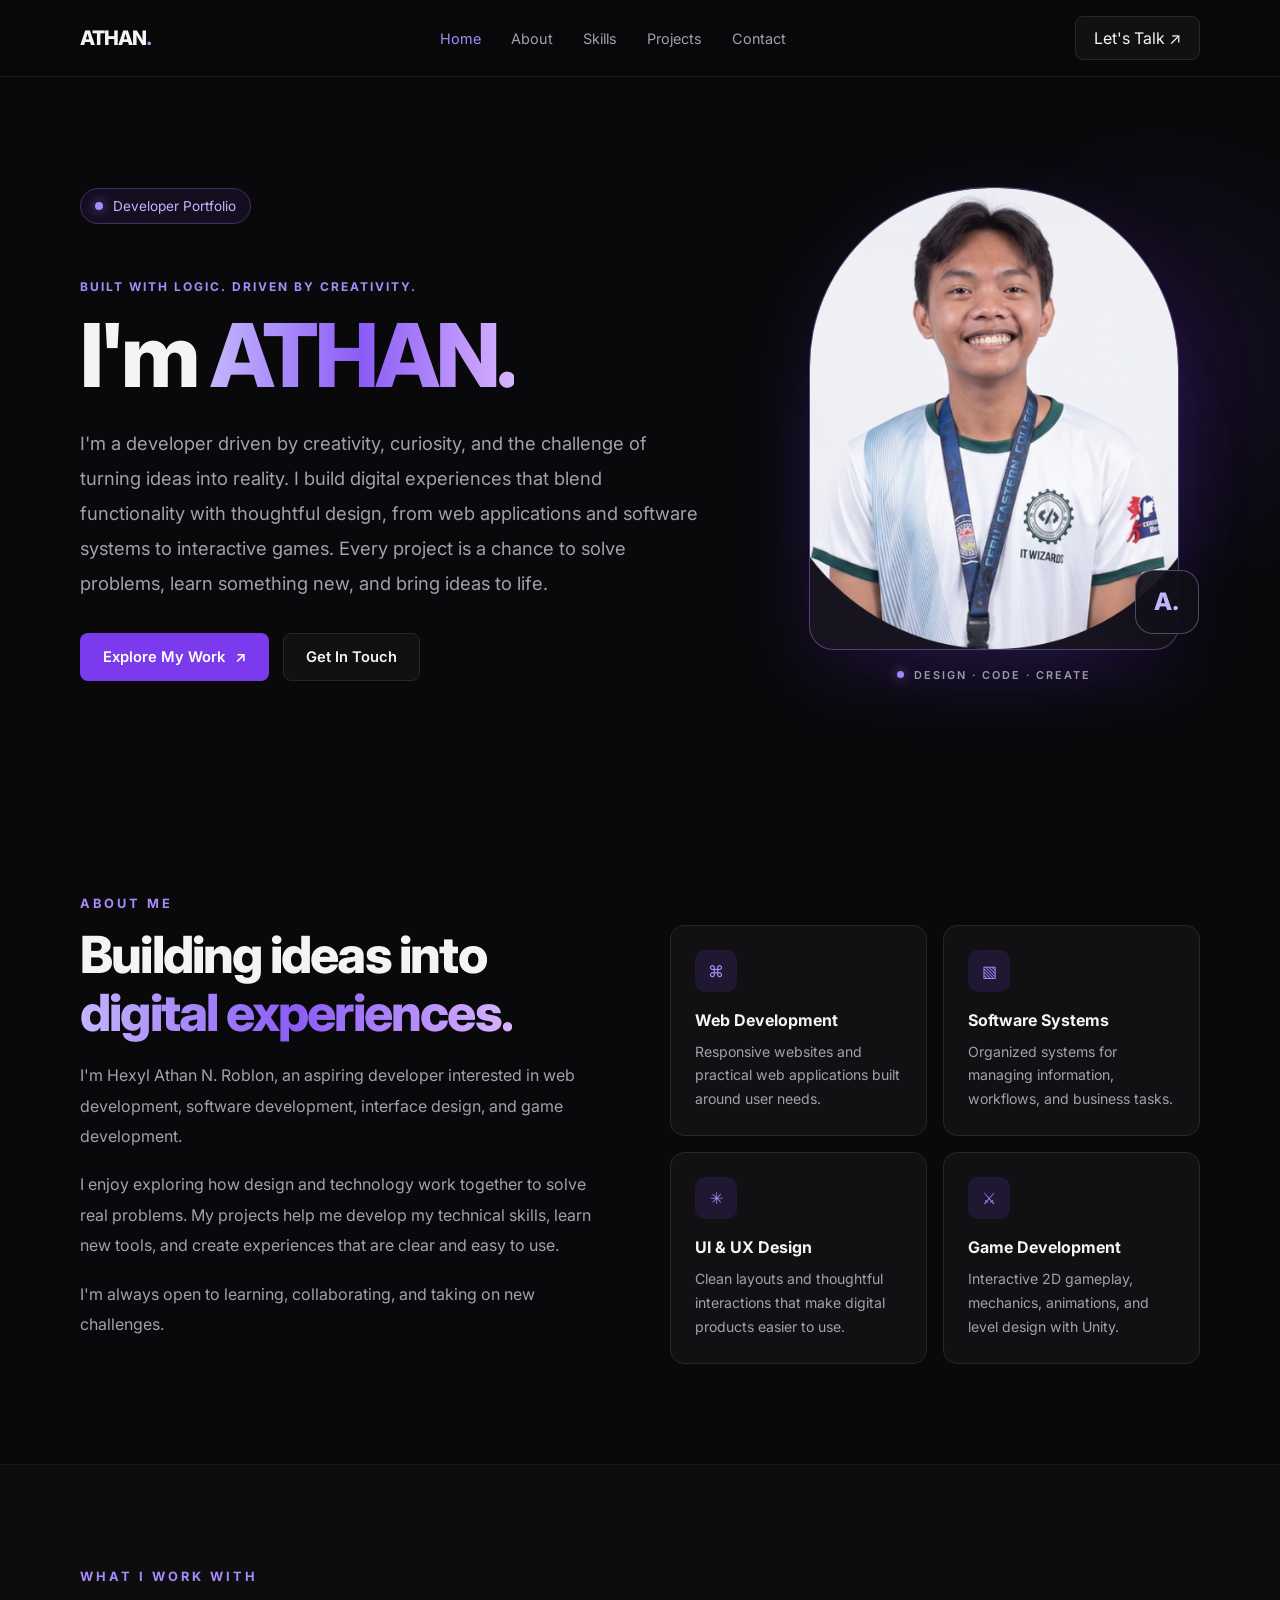
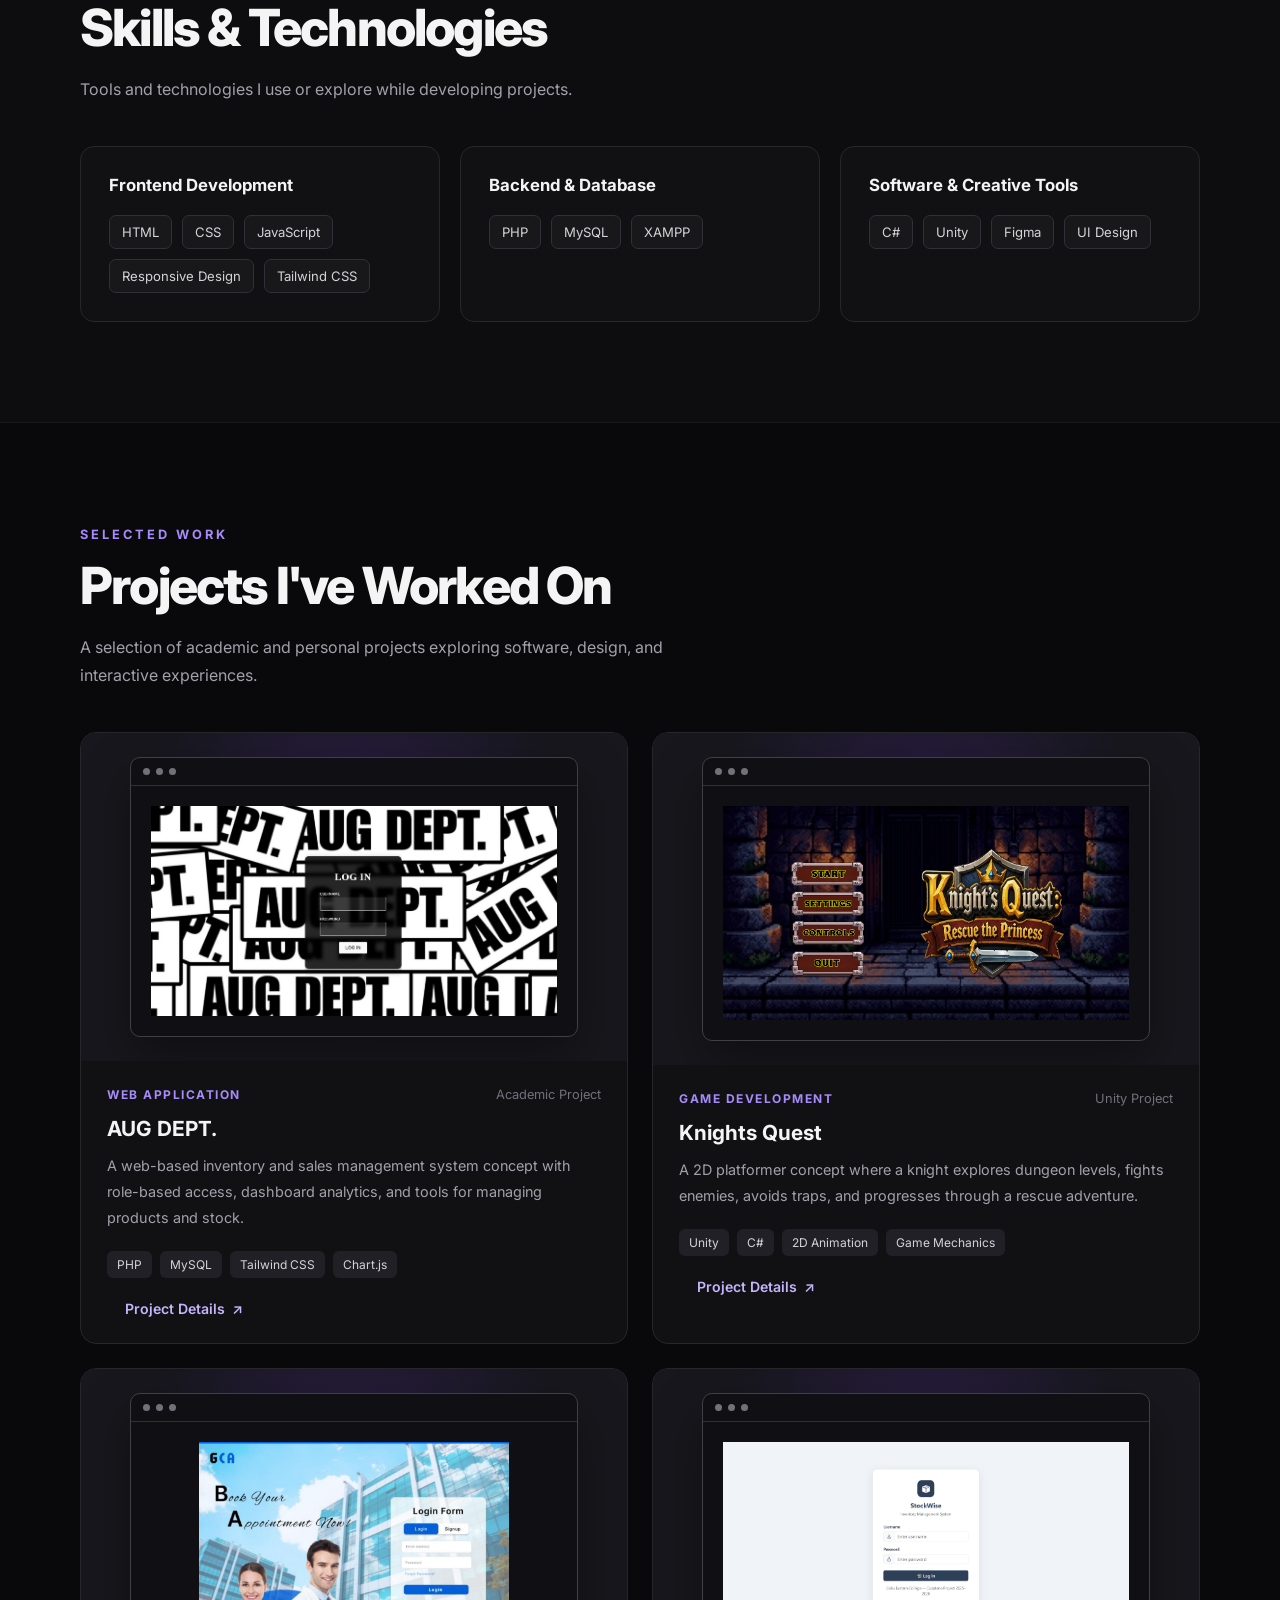
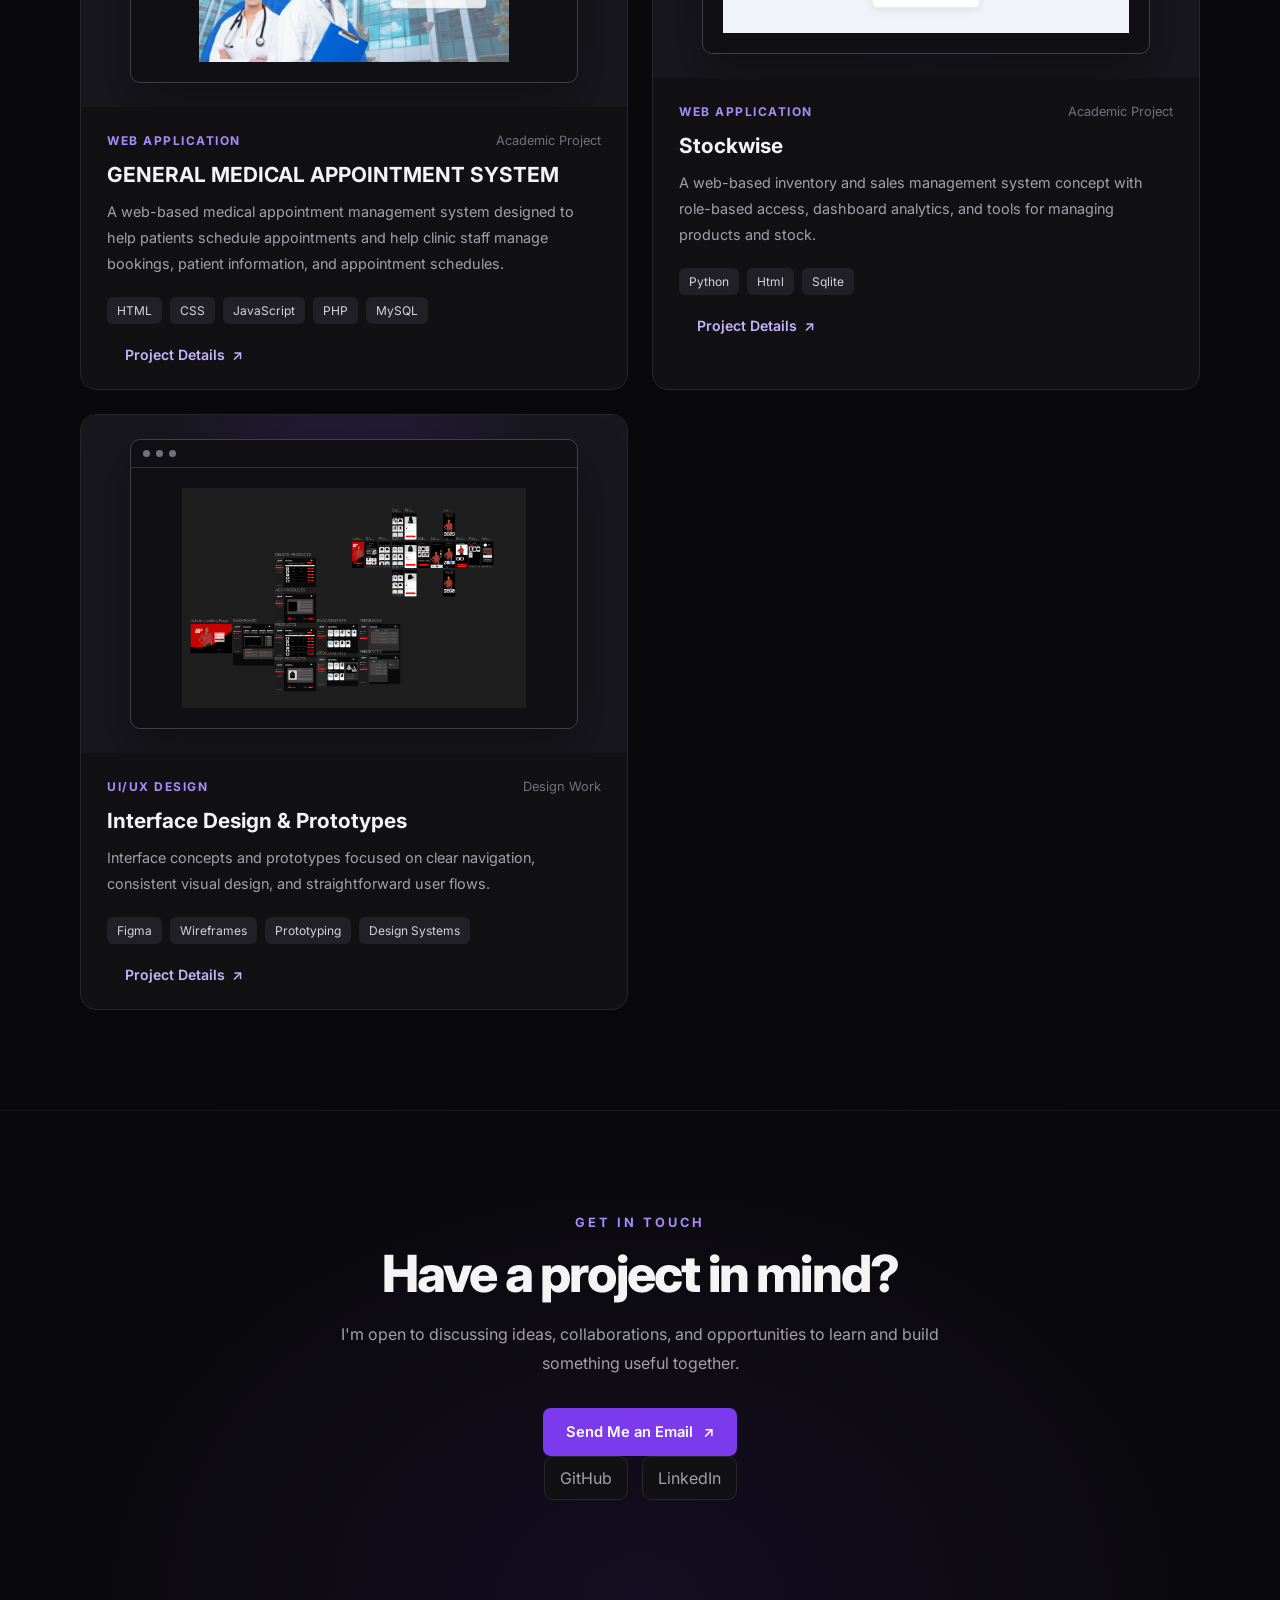
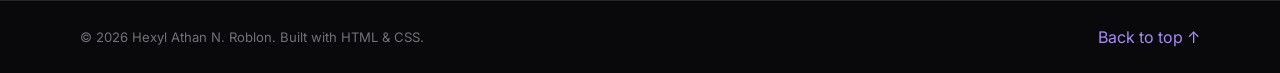
==== index.html @ 5a83b9ee "Add files via upload" ====
<!doctype html>
<html lang="en">
<head>
  <meta charset="UTF-8">
  <meta name="viewport" content="width=device-width, initial-scale=1.0">
  <meta name="theme-color" content="#09090b">
  <meta name="color-scheme" content="dark">
  <meta name="description" content="Portfolio of Hexyl Athan N. Roblon, featuring web development, software development, UI design, and game development projects.">
  <meta name="author" content="Hexyl Athan N. Roblon">
  <meta name="keywords" content="Developer Portfolio, Web Development, Software Development, PHP, MySQL, Unity, C#">
  <title>Hexyl Athan N. Roblon | Developer Portfolio</title>
  <link rel="icon" type="image/png" href="Images/logo.png">
  <link rel="apple-touch-icon" href="Images/logo.png">
  <link rel="stylesheet" href="styles.css">
  <link rel="preconnect" href="https://fonts.googleapis.com">
  <link rel="preconnect" href="https://fonts.gstatic.com" crossorigin>
  <link href="https://fonts.googleapis.com/css2?family=Inter:wght@400;500;600;700;800&display=swap" rel="stylesheet">
  <style>
    /* Small standalone additions for elements used in this HTML. */
    .hero-inner { width: min(1120px, 90%); margin-inline: auto; }
    .hero-badge .status-dot { flex: 0 0 auto; }
    .about-cards .info-card { min-height: 190px; }
    .project-preview .preview-label { color: #c4b5fd; font-size: clamp(1.2rem, 3vw, 2rem); font-weight: 800; letter-spacing: -1px; text-align: center; }
    .project-preview .preview-subtitle { display: block; margin-top: 8px; color: #a1a1aa; font-size: .78rem; font-weight: 500; letter-spacing: 1px; text-align: center; }
    .project-preview .preview-stack { display: grid; gap: 7px; width: min(290px, 100%); }
    .preview-line { height: 9px; border-radius: 99px; background: #34303f; }
    .preview-line:nth-child(2) { width: 78%; }
    .preview-line:nth-child(3) { width: 58%; }
    .project-window-body { text-align: center; }
    .project-links a:focus-visible, .nav-links a:focus-visible, .btn:focus-visible, .social-links a:focus-visible { outline: 2px solid #c4b5fd; outline-offset: 4px; }
    .contact-note { margin-top: 20px; color: #71717a; font-size: .82rem; }
    @media (max-width: 650px) { .hero-inner { width: min(100% - 36px, 1120px); } }
  </style>
</head>
<body>
  <!-- Interactive aurora cursor effect -->
  <div class="aurora-cursor" aria-hidden="true"></div>
  <header class="navbar">
    <div class="container navbar-inner">
      <a class="logo" href="#home" aria-label="Athan, home">ATHAN<span>.</span></a>
      <nav aria-label="Main navigation">
        <ul class="nav-links">
          <li><a href="#home" class="active">Home</a></li>
          <li><a href="#about">About</a></li>
          <li><a href="#skills">Skills</a></li>
          <li><a href="#projects">Projects</a></li>
          <li><a href="#contact">Contact</a></li>
        </ul>
      </nav>
      <a class="nav-contact" href="#contact">Let's Talk ↗</a>
    </div>
  </header>

  <main>
    
<section class="hero" id="home">
  <div class="hero-inner hero-layout">
    <div class="hero-content">
      <div class="hero-badge">
        <span class="status-dot" aria-hidden="true"></span>
        Developer Portfolio
      </div>

      <p class="hero-eyebrow">BUILT WITH LOGIC. DRIVEN BY CREATIVITY.</p>

      <h1>
        I'm <span class="gradient-text">ATHAN.</span>
      </h1>

      <p class="hero-description">
        I'm a developer driven by creativity, curiosity, and the challenge
        of turning ideas into reality. I build digital experiences that
        blend functionality with thoughtful design, from web applications
        and software systems to interactive games. Every project is a
        chance to solve problems, learn something new, and bring ideas to life.
      </p>

      <div class="hero-actions">
        <a class="btn btn-primary" href="#projects">
          Explore My Work <span aria-hidden="true">↗</span>
        </a>
        <a class="btn btn-secondary" href="#contact">
          Get In Touch
        </a>
      </div>
    </div>

    <div class="hero-portrait">
      <div class="portrait-glow" aria-hidden="true"></div>
      <div class="portrait-frame">
        <img
          src="Images/12.png"
          alt="Portrait of Hexyl Athan N. Roblon"
          class="portrait-image"
        >
      </div>
      <div class="portrait-caption">
        <span class="portrait-caption-dot"></span>
        <span>DESIGN · CODE · CREATE</span>
      </div>
      <span class="portrait-decoration" aria-hidden="true">A.</span>
    </div>
  </div>
</section>


    <section id="about">
      <div class="container">
        <span class="section-label">About Me</span>
        <div class="about-grid">
          <div class="about-text">
            <h2 class="section-title">Building ideas into<br><span class="gradient-text">digital experiences.</span></h2>
            <p>I'm Hexyl Athan N. Roblon, an aspiring developer interested in web development, software development, interface design, and game development.</p>
            <p>I enjoy exploring how design and technology work together to solve real problems. My projects help me develop my technical skills, learn new tools, and create experiences that are clear and easy to use.</p>
            <p>I'm always open to learning, collaborating, and taking on new challenges.</p>
          </div>
          <div class="about-cards">
            <article class="info-card">
              <div class="card-icon" aria-hidden="true">⌘</div>
              <h3>Web Development</h3>
              <p>Responsive websites and practical web applications built around user needs.</p>
            </article>
            <article class="info-card">
              <div class="card-icon" aria-hidden="true">▧</div>
              <h3>Software Systems</h3>
              <p>Organized systems for managing information, workflows, and business tasks.</p>
            </article>
            <article class="info-card">
              <div class="card-icon" aria-hidden="true">✳</div>
              <h3>UI & UX Design</h3>
              <p>Clean layouts and thoughtful interactions that make digital products easier to use.</p>
            </article>
            <article class="info-card">
              <div class="card-icon" aria-hidden="true">⚔</div>
              <h3>Game Development</h3>
              <p>Interactive 2D gameplay, mechanics, animations, and level design with Unity.</p>
            </article>
          </div>
        </div>
      </div>
    </section>

    <section class="skills-section" id="skills">
      <div class="container">
        <span class="section-label">What I Work With</span>
        <h2 class="section-title">Skills & Technologies</h2>
        <p class="section-description">Tools and technologies I use or explore while developing projects.</p>
        <div class="skills-grid">
          <article class="skill-card">
            <h3>Frontend Development</h3>
            <div class="skill-list">
              <span class="skill-tag">HTML</span><span class="skill-tag">CSS</span><span class="skill-tag">JavaScript</span><span class="skill-tag">Responsive Design</span><span class="skill-tag">Tailwind CSS</span>
            </div>
          </article>
          <article class="skill-card">
            <h3>Backend & Database</h3>
            <div class="skill-list">
              <span class="skill-tag">PHP</span><span class="skill-tag">MySQL</span><span class="skill-tag">XAMPP</span>
            </div>
          </article>
          <article class="skill-card">
            <h3>Software & Creative Tools</h3>
            <div class="skill-list">
              <span class="skill-tag">C#</span><span class="skill-tag">Unity</span><span class="skill-tag">Figma</span><span class="skill-tag">UI Design</span>
            </div>
          </article>
        </div>
      </div>
    </section>

    <section id="projects">
      <div class="container">
        <span class="section-label">Selected Work</span>
        <h2 class="section-title">Projects I've Worked On</h2>
        <p class="section-description">A selection of academic and personal projects exploring software, design, and interactive experiences.</p>
        <div class="projects-grid">
          <article class="project-card">
            <a href="projects/aug-dept.html">
            <div class="project-preview">
              <div class="project-window">
                <div class="project-window-header"><span class="window-dot"></span><span class="window-dot"></span><span class="window-dot"></span></div>
                <div class="project-window-body">
                 <img src="Images/aug1.png" alt="AUG FIT AI-Powered Virtual Try-On" class="project-preview-image"> </div>
              </div>
            </div>
            <div class="project-content">
              <div class="project-meta"><span class="project-category">Web Application</span><span class="project-year">Academic Project</span></div>
              <h3>AUG DEPT.</h3>
              <p>A web-based inventory and sales management system concept with role-based access, dashboard analytics, and tools for managing products and stock.</p>
              <div class="project-tags"><span>PHP</span><span>MySQL</span><span>Tailwind CSS</span><span>Chart.js</span></div>
              <div class="project-links"><a href="projects/aug-dept.html">Project Details <span aria-hidden="true">↗</span></a></div>
            </a>
            </div>
          </article>

          <article class="project-card">
            <a href="projects/knight-platformer.html">
            <div class="project-preview">
              <div class="project-window">
                <div class="project-window-header"><span class="window-dot"></span><span class="window-dot"></span><span class="window-dot"></span></div>
                <div class="project-window-body">
                 <img src="Images/knight.png" alt="AUG FIT AI-Powered Virtual Try-On" class="project-preview-image"> </div>
              </div>
            </div>
            <div class="project-content">
              <div class="project-meta"><span class="project-category">Game Development</span><span class="project-year">Unity Project</span></div>
              <h3>Knights Quest</h3>
              <p>A 2D platformer concept where a knight explores dungeon levels, fights enemies, avoids traps, and progresses through a rescue adventure.</p>
              <div class="project-tags"><span>Unity</span><span>C#</span><span>2D Animation</span><span>Game Mechanics</span></div>
              <div class="project-links"><a href="projects/knight-platformer.html">Project Details <span aria-hidden="true">↗</span></a></div>
            </a>
            </div>
          </article>

          <article class="project-card">
    <a href="projects/general.html">
        <div class="project-preview">
            <div class="project-window">
                <div class="project-window-header">
                    <span class="window-dot"></span>
                    <span class="window-dot"></span>
                    <span class="window-dot"></span>
                </div>

                <div class="project-window-body">
                    <img
                        src="Images/GEN.png"
                        alt="General Medical Appointment System"
                        class="project-preview-image"
                    >
                </div>
            </div>
        </div>

        <div class="project-content">
            <div class="project-meta">
                <span class="project-category">Web Application</span>
                <span class="project-year">Academic Project</span>
            </div>

            <h3>GENERAL MEDICAL APPOINTMENT SYSTEM</h3>

            <p>
                A web-based medical appointment management system designed
                to help patients schedule appointments and help clinic staff
                manage bookings, patient information, and appointment schedules.
            </p>

            <div class="project-tags">
                <span>HTML</span>
                <span>CSS</span>
                <span>JavaScript</span>
                <span>PHP</span>
                <span>MySQL</span>
            </div>

            <div class="project-links"><a href="projects/general.html">Project Details <span aria-hidden="true">↗</span></a></div>
        </div>
    </a>
</article>
<article class="project-card">
            <a href="projects/stock.html">
            <div class="project-preview">
              <div class="project-window">
                <div class="project-window-header"><span class="window-dot"></span><span class="window-dot"></span><span class="window-dot"></span></div>
                <div class="project-window-body">
                 <img src="Images/Stockwise.png" alt="AUG FIT AI-Powered Virtual Try-On" class="project-preview-image"> </div>
              </div>
            </div>
            <div class="project-content">
              <div class="project-meta"><span class="project-category">Web Application</span><span class="project-year">Academic Project</span></div>
              <h3>Stockwise</h3>
              <p>A web-based inventory and sales management system concept with role-based access, dashboard analytics, and tools for managing products and stock.</p>
              <div class="project-tags"><span>Python</span><span>Html</span><span>Sqlite</span></div>
              <div class="project-links"><a href="projects/stock.html">Project Details <span aria-hidden="true">↗</span></a></div>
            </a>
            </div>
          </article>
          <article class="project-card">
            <a href="projects/ui-ux-design.html">
            <div class="project-preview">
              <div class="project-window">
                <div class="project-window-header"><span class="window-dot"></span><span class="window-dot"></span><span class="window-dot"></span></div>
                <div class="project-window-body">
                 <img src="Images/UI.png" alt="AUG FIT AI-Powered Virtual Try-On" class="project-preview-image"> </div>
              </div>
            </div>
            <div class="project-content">
              <div class="project-meta"><span class="project-category">UI/UX Design</span><span class="project-year">Design Work</span></div>
              <h3>Interface Design & Prototypes</h3>
              <p>Interface concepts and prototypes focused on clear navigation, consistent visual design, and straightforward user flows.</p>
              <div class="project-tags"><span>Figma</span><span>Wireframes</span><span>Prototyping</span><span>Design Systems</span></div>
              <div class="project-links"><a href="projects/ui-ux-design.html">Project Details <span aria-hidden="true">↗</span></a></div>
            </a>
            </div>
          </article>
        </div>
      </div>
    </section>

    <section class="contact-section" id="contact">
      <div class="container">
        <div class="contact-box">
          <span class="section-label">Get In Touch</span>
          <h2 class="section-title">Have a project in mind?</h2>
          <p class="section-description">I'm open to discussing ideas, collaborations, and opportunities to learn and build something useful together.</p>
          <a class="btn btn-primary" href="mailto:">Send Me an Email <span aria-hidden="true">↗</span></a>
          
<div class="social-links" aria-label="Social profiles">
    <a href="https://github.com/ATHAN-R"
       target="_blank"
       rel="noopener noreferrer"
       aria-label="GitHub profile">
        GitHub
    </a>

    <a href="https://www.linkedin.com/in/hexyl-roblon-71b061445/?isSelfProfile=true"
       target="_blank"
       rel="noopener noreferrer"
       aria-label="LinkedIn profile">
        LinkedIn
    </a>
</div>

        </div>
      </div>
    </section>
  </main>

  <footer class="footer">
    <div class="container footer-inner">
      <p>© <span id="year">2026</span> Hexyl Athan N. Roblon. Built with HTML & CSS.</p>
      <a href="#home">Back to top ↑</a>
    </div>
  </footer>
  
<script>
  const aurora = document.querySelector(".aurora-cursor");

  if (
    aurora &&
    window.matchMedia("(hover: hover) and (pointer: fine)").matches
  ) {
    let targetX = window.innerWidth / 2;
    let targetY = window.innerHeight / 2;
    let currentX = targetX;
    let currentY = targetY;
    let animationFrame = null;

    function animateAurora() {
      currentX += (targetX - currentX) * 0.1;
      currentY += (targetY - currentY) * 0.1;

      aurora.style.setProperty("--cursor-x", `${currentX}px`);
      aurora.style.setProperty("--cursor-y", `${currentY}px`);

      if (
        Math.abs(targetX - currentX) > 0.2 ||
        Math.abs(targetY - currentY) > 0.2
      ) {
        animationFrame = requestAnimationFrame(animateAurora);
      } else {
        currentX = targetX;
        currentY = targetY;
        animationFrame = null;
      }
    }

    window.addEventListener("pointermove", (event) => {
      targetX = event.clientX;
      targetY = event.clientY;

      aurora.classList.add("is-visible");

      if (animationFrame === null) {
        animationFrame = requestAnimationFrame(animateAurora);
      }
    });

    document.documentElement.addEventListener("pointerleave", () => {
      aurora.classList.remove("is-visible");
    });

    document.documentElement.addEventListener("pointerenter", () => {
      aurora.classList.add("is-visible");
    });
  }
  // Highlight the navigation link for the section being viewed
  const pageSections = document.querySelectorAll(
    "#home, #about, #skills, #projects, #contact"
  );

  const navLinks = document.querySelectorAll(".nav-links a");

  function updateActiveNavigation() {
    const marker = window.innerHeight * 0.35;
    let currentSection = "home";

    pageSections.forEach((section) => {
      const sectionTop = section.getBoundingClientRect().top;

      if (sectionTop <= marker) {
        currentSection = section.id;
      }
    });

    // Keep Contact active when the user reaches the bottom
    if (
      window.innerHeight + window.scrollY >=
      document.documentElement.scrollHeight - 5
    ) {
      currentSection = "contact";
    }

    navLinks.forEach((link) => {
      const isActive =
        link.getAttribute("href") === `#${currentSection}`;

      link.classList.toggle("active", isActive);

      if (isActive) {
        link.setAttribute("aria-current", "location");
      } else {
        link.removeAttribute("aria-current");
      }
    });
  }

  let navigationFrame = null;

  window.addEventListener(
    "scroll",
    () => {
      if (navigationFrame !== null) return;

      navigationFrame = requestAnimationFrame(() => {
        updateActiveNavigation();
        navigationFrame = null;
      });
    },
    { passive: true }
  );

  window.addEventListener("resize", updateActiveNavigation);
  window.addEventListener("load", updateActiveNavigation);

  // Update the active link immediately when a navigation link is clicked
  navLinks.forEach((link) => {
    link.addEventListener("click", () => {
      const targetId = link.getAttribute("href").slice(1);

      navLinks.forEach((item) => {
        const isActive = item === link;
        item.classList.toggle("active", isActive);

        if (isActive) {
          item.setAttribute("aria-current", "location");
        } else {
          item.removeAttribute("aria-current");
        }
      });
    });
  });

  updateActiveNavigation();
</script>
</body>
</html>
---- styles.css ----
@import url("https://fonts.googleapis.com/css2?family=Inter:wght@400;500;600;700;800&display=swap");

/* ========================================
   ROOT & GLOBAL STYLES
======================================== */

:root {
    font-family: "Inter", sans-serif;
    color: #f4f4f5;
    background: #09090b;
    font-synthesis: none;
    text-rendering: optimizeLegibility;
    -webkit-font-smoothing: antialiased;
    -moz-osx-font-smoothing: grayscale;

    --background: #09090b;
    --surface: #111114;
    --surface-hover: #19191f;
    --border: #27272a;
    --text: #f4f4f5;
    --muted: #a1a1aa;
    --purple: #a78bfa;
    --purple-dark: #7c3aed;
}

* {
    box-sizing: border-box;
    margin: 0;
    padding: 0;
}

html {
    scroll-behavior: smooth;
    scroll-padding-top: 90px;
}

body {
    position: relative;
    isolation: isolate;
    min-width: 320px;
    min-height: 100vh;
    background: var(--background);
    color: var(--text);
}

body,
button,
input,
textarea {
    font-family: "Inter", sans-serif;
}

a {
    color: inherit;
    text-decoration: none;
}

button {
    color: inherit;
    cursor: pointer;
}

button,
input,
textarea {
    font-size: inherit;
}

img {
    display: block;
    max-width: 100%;
}

ul {
    list-style: none;
}

::selection {
    background: var(--purple-dark);
    color: white;
}

/* ========================================
   INTERACTIVE AURORA BOREALIS
======================================== */

.aurora-cursor {
    position: fixed;
    inset: 0;
    z-index: -1;
    overflow: hidden;
    pointer-events: none;
    opacity: 0;

    background:
        radial-gradient(
            ellipse 170px 200px at var(--cursor-x, 50%) var(--cursor-y, 50%),
            rgba(74, 222, 128, 0.25),
            transparent 75%
        ),
        radial-gradient(
            ellipse 300px 280px at var(--cursor-x, 50%) var(--cursor-y, 50%),
            rgba(34, 211, 238, 0.17),
            transparent 75%
        ),
        radial-gradient(
            ellipse 440px 380px at var(--cursor-x, 50%) var(--cursor-y, 50%),
            rgba(139, 92, 246, 0.11),
            transparent 80%
        );

    filter: blur(28px);
    transition: opacity 0.45s ease;
    will-change: background;
}

.aurora-cursor.is-visible {
    opacity: 1;
}

/* Subtle ambient color in the hero */
.hero::before {
    position: absolute;
    top: 5%;
    right: -10%;
    width: 500px;
    height: 500px;
    border-radius: 50%;
    background: radial-gradient(
        circle,
        rgba(124, 58, 237, 0.12),
        transparent 70%
    );
    content: "";
    pointer-events: none;
}

/* Disable cursor lighting on touch devices */
@media (hover: none), (pointer: coarse) {
    .aurora-cursor {
        display: none;
    }
}

/* ========================================
   SCROLLBAR
======================================== */

::-webkit-scrollbar {
    width: 8px;
}

::-webkit-scrollbar-track {
    background: var(--background);
}

::-webkit-scrollbar-thumb {
    background: #3f3f46;
    border-radius: 10px;
}

::-webkit-scrollbar-thumb:hover {
    background: var(--purple-dark);
}

/* ========================================
   GENERAL LAYOUT
======================================== */

.container {
    width: min(1120px, 90%);
    margin-inline: auto;
}

section {
    padding: 100px 0;
}

.section-label {
    display: inline-block;
    margin-bottom: 14px;
    color: var(--purple);
    font-size: 0.8rem;
    font-weight: 700;
    letter-spacing: 3px;
    text-transform: uppercase;
}

.section-title {
    margin-bottom: 18px;
    font-size: clamp(2rem, 5vw, 3.2rem);
    font-weight: 800;
    letter-spacing: -1.8px;
    line-height: 1.15;
}

.section-description {
    max-width: 620px;
    color: var(--muted);
    font-size: 1rem;
    line-height: 1.8;
}

/* ========================================
   NAVBAR
======================================== */

.navbar {
    position: sticky;
    top: 0;
    z-index: 100;
    width: 100%;
    border-bottom: 1px solid rgba(255, 255, 255, 0.07);
    background: rgba(9, 9, 11, 0.88);
    backdrop-filter: blur(16px);
}

.navbar-inner {
    display: flex;
    min-height: 76px;
    align-items: center;
    justify-content: space-between;
    gap: 24px;
}

.logo {
    color: var(--text);
    font-size: 1.25rem;
    font-weight: 800;
    letter-spacing: -1px;
}

.logo span {
    color: var(--purple);
}

.nav-links {
    display: flex;
    align-items: center;
    gap: 30px;
}

.nav-links a {
    color: var(--muted);
    font-size: 0.9rem;
    transition: color 0.2s ease;
}

.nav-links a:hover,
.nav-links a.active {
    color: var(--purple);
}

.nav-contact {
    padding: 11px 18px;
    border: 1px solid var(--border);
    border-radius: 8px;
    background: var(--surface);
    transition: 0.2s ease;
}

.nav-contact:hover {
    border-color: var(--purple);
    background: var(--surface-hover);
}

/* ========================================
   HERO
======================================== */

.hero {
    position: relative;
    display: flex;
    min-height: 650px;
    align-items: center;
    overflow: hidden;
    padding: 110px 0;
}

.hero-content {
    position: relative;
    z-index: 1;
    max-width: 850px;
    animation: fade-up 0.8s ease both;
}

.hero-badge {
    display: inline-flex;
    align-items: center;
    gap: 10px;
    margin-bottom: 28px;
    padding: 9px 14px;
    border: 1px solid #3f3262;
    border-radius: 50px;
    background: rgba(124, 58, 237, 0.1);
    color: #c4b5fd;
    font-size: 0.85rem;
}

.status-dot {
    width: 8px;
    height: 8px;
    border-radius: 50%;
    background: #a78bfa;
    box-shadow: 0 0 12px rgba(167, 139, 250, 0.7);
}

.hero h1 {
    margin-bottom: 24px;
    font-size: clamp(2.8rem, 7vw, 5.5rem);
    font-weight: 800;
    letter-spacing: -4px;
    line-height: 1.05;
}

.gradient-text {
    color: var(--purple);
    background: linear-gradient(90deg, #c4b5fd, #8b5cf6, #d8b4fe);
    background-clip: text;
    -webkit-background-clip: text;
    -webkit-text-fill-color: transparent;
}

.hero-description {
    max-width: 640px;
    margin-bottom: 32px;
    color: var(--muted);
    font-size: clamp(1rem, 2vw, 1.15rem);
    line-height: 1.9;
}

.hero-actions {
    display: flex;
    flex-wrap: wrap;
    gap: 14px;
}

/* ========================================
   BUTTONS
======================================== */

.btn {
    display: inline-flex;
    min-height: 48px;
    align-items: center;
    justify-content: center;
    gap: 10px;
    padding: 13px 22px;
    border: 1px solid transparent;
    border-radius: 8px;
    font-size: 0.92rem;
    font-weight: 600;
    transition:
        transform 0.2s ease,
        background 0.2s ease,
        border-color 0.2s ease;
}

.btn:hover {
    transform: translateY(-3px);
}

.btn-primary {
    background: var(--purple-dark);
    color: white;
}

.btn-primary:hover {
    background: #6d28d9;
}

.btn-secondary {
    border-color: var(--border);
    background: var(--surface);
    color: var(--text);
}

.btn-secondary:hover {
    border-color: var(--purple);
}

/* ========================================
   ABOUT
======================================== */

.about-grid {
    display: grid;
    grid-template-columns: 1fr 1fr;
    align-items: start;
    gap: 60px;
}

.about-text p {
    margin-bottom: 18px;
    color: var(--muted);
    line-height: 1.9;
}

.about-cards {
    display: grid;
    grid-template-columns: repeat(2, minmax(0, 1fr));
    gap: 16px;
}

.info-card {
    padding: 24px;
    border: 1px solid var(--border);
    border-radius: 14px;
    background: var(--surface);
    transition:
        border-color 0.25s ease,
        transform 0.25s ease;
}

.info-card:hover {
    transform: translateY(-5px);
    border-color: #6d4eb2;
}

.info-card h3 {
    margin-bottom: 10px;
    font-size: 1rem;
}

.info-card p {
    color: var(--muted);
    font-size: 0.88rem;
    line-height: 1.7;
}

.card-icon {
    display: flex;
    width: 42px;
    height: 42px;
    align-items: center;
    justify-content: center;
    margin-bottom: 18px;
    border-radius: 10px;
    background: rgba(124, 58, 237, 0.14);
    color: var(--purple);
}

/* ========================================
   SKILLS
======================================== */

.skills-section {
    border-block: 1px solid rgba(255, 255, 255, 0.05);
    background: #0d0d10;
}

.skills-grid {
    display: grid;
    grid-template-columns: repeat(3, minmax(0, 1fr));
    gap: 20px;
    margin-top: 42px;
}

.skill-card {
    padding: 28px;
    border: 1px solid var(--border);
    border-radius: 14px;
    background: var(--surface);
}

.skill-card h3 {
    margin-bottom: 20px;
    font-size: 1.05rem;
}

.skill-list {
    display: flex;
    flex-wrap: wrap;
    gap: 10px;
}

.skill-tag {
    padding: 8px 12px;
    border: 1px solid #303036;
    border-radius: 7px;
    background: #18181b;
    color: #d4d4d8;
    font-size: 0.82rem;
    transition: 0.2s ease;
}

.skill-tag:hover {
    border-color: var(--purple-dark);
    color: #c4b5fd;
}

/* ========================================
   PROJECTS
======================================== */

.projects-grid {
    display: grid;
    grid-template-columns: repeat(2, minmax(0, 1fr));
    gap: 24px;
    margin-top: 42px;
}

.project-card {
    overflow: hidden;
    border: 1px solid var(--border);
    border-radius: 16px;
    background: var(--surface);
    transition:
        transform 0.25s ease,
        border-color 0.25s ease;
}

.project-card:hover {
    transform: translateY(-6px);
    border-color: #6d4eb2;
}

.project-preview {
    position: relative;
    display: flex;
    min-height: 220px;
    align-items: center;
    justify-content: center;
    overflow: hidden;
    padding: 24px;
    background:
        radial-gradient(
            circle at 50% 30%,
            rgba(124, 58, 237, 0.2),
            transparent 60%
        ),
        #17171d;
}

.project-preview img {
    width: 100%;
    max-height: 220px;
    object-fit: contain;
}

.project-window {
    width: 90%;
    overflow: hidden;
    border: 1px solid #3f3f46;
    border-radius: 10px;
    background: #101014;
    box-shadow: 0 20px 50px rgba(0, 0, 0, 0.35);
}

.project-window-header {
    display: flex;
    align-items: center;
    gap: 6px;
    padding: 10px 12px;
    border-bottom: 1px solid #303036;
}

.window-dot {
    width: 7px;
    height: 7px;
    border-radius: 50%;
    background: #71717a;
}

.project-window-body {
    display: grid;
    min-height: 115px;
    place-items: center;
    padding: 20px;
    color: var(--purple);
    font-size: 1.5rem;
    font-weight: 800;
}

.project-window-body img {
    width: 100%;
    max-height: 220px;
    object-fit: contain;
}

.project-content {
    padding: 26px;
}

.project-meta {
    display: flex;
    flex-wrap: wrap;
    align-items: center;
    justify-content: space-between;
    gap: 10px;
    margin-bottom: 14px;
}

.project-category {
    color: var(--purple);
    font-size: 0.75rem;
    font-weight: 700;
    letter-spacing: 1.5px;
    text-transform: uppercase;
}

.project-year {
    color: #71717a;
    font-size: 0.8rem;
}

.project-content h3 {
    margin-bottom: 12px;
    font-size: 1.3rem;
}

.project-content p {
    margin-bottom: 20px;
    color: var(--muted);
    font-size: 0.9rem;
    line-height: 1.8;
}

.project-tags {
    display: flex;
    flex-wrap: wrap;
    gap: 8px;
    margin-bottom: 22px;
}

.project-tags span {
    padding: 6px 10px;
    border-radius: 6px;
    background: #202026;
    color: #d4d4d8;
    font-size: 0.75rem;
}

.project-links {
    display: flex;
    flex-wrap: wrap;
    gap: 18px;
}

.project-links a,
.project-links > span {
    display: inline-flex;
    align-items: center;
    gap: 7px;
    color: #c4b5fd;
    font-size: 0.88rem;
    font-weight: 600;
}

.project-links a:hover {
    color: white;
}

/* ========================================
   CONTACT
======================================== */

.contact-section {
    border-top: 1px solid rgba(255, 255, 255, 0.05);
    background:
        radial-gradient(
            ellipse at bottom,
            rgba(124, 58, 237, 0.1),
            transparent 65%
        ),
        var(--background);
}

.contact-box {
    max-width: 750px;
    margin: auto;
    text-align: center;
}

.contact-box .section-description {
    margin: 0 auto 30px;
}

.contact-email {
    display: inline-flex;
    flex-wrap: wrap;
    align-items: center;
    justify-content: center;
    gap: 10px;
    margin-bottom: 28px;
    color: #c4b5fd;
    overflow-wrap: anywhere;
}

.social-links {
    display: flex;
    flex-wrap: wrap;
    justify-content: center;
    gap: 14px;
}

.social-links a {
    display: inline-flex;
    min-width: 44px;
    min-height: 44px;
    align-items: center;
    justify-content: center;
    padding: 10px 15px;
    border: 1px solid var(--border);
    border-radius: 9px;
    background: var(--surface);
    color: var(--muted);
    transition: 0.2s ease;
}

.social-links a:hover {
    border-color: var(--purple);
    color: var(--purple);
}

/* ========================================
   FOOTER
======================================== */

.footer {
    padding: 26px 0;
    border-top: 1px solid var(--border);
}

.footer-inner {
    display: flex;
    flex-wrap: wrap;
    align-items: center;
    justify-content: space-between;
    gap: 14px;
}

.footer p {
    color: #71717a;
    font-size: 0.82rem;
}

.footer a {
    color: var(--purple);
}

/* ========================================
   ANIMATIONS
======================================== */

@keyframes fade-up {
    from {
        opacity: 0;
        transform: translateY(22px);
    }

    to {
        opacity: 1;
        transform: translateY(0);
    }
}

@keyframes float {
    0%,
    100% {
        transform: translateY(0);
    }

    50% {
        transform: translateY(-8px);
    }
}

/* ========================================
   RESPONSIVE
======================================== */

@media (max-width: 900px) {
    section {
        padding: 80px 0;
    }

    .about-grid {
        grid-template-columns: 1fr;
        gap: 35px;
    }

    .skills-grid {
        grid-template-columns: repeat(2, minmax(0, 1fr));
    }

    .hero {
        min-height: 560px;
    }

    .hero h1 {
        letter-spacing: -2.5px;
    }
}

@media (max-width: 650px) {
    .container {
        width: min(100% - 36px, 1120px);
    }

    .navbar-inner {
        min-height: 68px;
        flex-wrap: wrap;
        gap: 12px;
        padding-block: 14px;
    }

    .nav-links {
        width: 100%;
        justify-content: space-between;
        gap: 12px;
        overflow-x: auto;
        padding-bottom: 4px;
    }

    .nav-links a {
        flex-shrink: 0;
        font-size: 0.8rem;
    }

    .nav-contact {
        display: none;
    }

    .hero {
        min-height: auto;
        padding: 100px 0 80px;
    }

    .hero h1 {
        font-size: clamp(2.6rem, 12vw, 4rem);
        letter-spacing: -2px;
    }

    .hero-description {
        font-size: 0.98rem;
    }

    .hero-actions {
        align-items: stretch;
        flex-direction: column;
    }

    .hero-actions .btn {
        width: 100%;
    }

    section {
        padding: 70px 0;
    }

    .about-cards,
    .skills-grid,
    .projects-grid {
        grid-template-columns: 1fr;
    }

    .info-card,
    .skill-card,
    .project-content {
        padding: 22px;
    }

    .project-preview {
        min-height: 190px;
    }

    .section-title {
        letter-spacing: -1px;
    }

    .footer-inner {
        align-items: flex-start;
        flex-direction: column;
    }
}

/* ========================================
   REDUCED MOTION ACCESSIBILITY
======================================== */

@media (prefers-reduced-motion: reduce) {
    *,
    *::before,
    *::after {
        scroll-behavior: auto !important;
        animation-duration: 0.01ms !important;
        animation-iteration-count: 1 !important;
        transition-duration: 0.01ms !important;
    }
}

/* Hero layout with personal portrait */
.hero-layout {
  display: grid;
  grid-template-columns: minmax(0, 1.2fr) minmax(280px, 0.8fr);
  align-items: center;
  gap: clamp(36px, 7vw, 90px);
}

.hero-content {
  position: relative;
  z-index: 1;
}

.hero-eyebrow {
  margin: 24px 0 12px;
  color: #a78bfa;
  font-size: 0.75rem;
  font-weight: 700;
  letter-spacing: 2px;
  line-height: 1.8;
}

.hero-portrait {
  position: relative;
  width: 100%;
  max-width: 370px;
  justify-self: center;
  isolation: isolate;
}

.portrait-frame {
  position: relative;
  z-index: 1;
  overflow: hidden;
  aspect-ratio: 4 / 5;
  border: 1px solid rgba(167, 139, 250, 0.4);
  border-radius: 180px 180px 24px 24px;
  background: #17131f;
  box-shadow: 0 24px 80px rgba(124, 58, 237, 0.16);
}

.portrait-image {
  display: block;
  width: 100%;
  height: 100%;
  object-fit: cover;
  object-position: center top;
  filter: saturate(0.88);
  transition: transform 0.5s ease, filter 0.5s ease;
}

.portrait-frame:hover .portrait-image {
  transform: scale(1.04);
  filter: saturate(1);
}

.portrait-glow {
  position: absolute;
  z-index: -1;
  inset: 12% -12% -8%;
  border-radius: 50%;
  background: radial-gradient(
    ellipse,
    rgba(124, 58, 237, 0.3),
    rgba(79, 70, 229, 0.1) 45%,
    transparent 72%
  );
  filter: blur(24px);
}

.portrait-caption {
  display: flex;
  align-items: center;
  justify-content: center;
  gap: 10px;
  margin-top: 18px;
  color: #a1a1aa;
  font-size: 0.68rem;
  font-weight: 600;
  letter-spacing: 2px;
}

.portrait-caption-dot {
  width: 7px;
  height: 7px;
  flex: 0 0 7px;
  border-radius: 50%;
  background: #a78bfa;
  box-shadow: 0 0 12px rgba(167, 139, 250, 0.7);
}

.portrait-decoration {
  position: absolute;
  z-index: 2;
  right: -20px;
  bottom: 48px;
  display: grid;
  width: 64px;
  height: 64px;
  place-items: center;
  border: 1px solid rgba(196, 181, 253, 0.35);
  border-radius: 18px;
  background: rgba(17, 15, 24, 0.94);
  color: #c4b5fd;
  font-size: 1.5rem;
  font-weight: 800;
  box-shadow: 0 10px 35px rgba(0, 0, 0, 0.25);
}

@media (max-width: 760px) {
  .hero-layout {
    grid-template-columns: 1fr;
    gap: 44px;
  }

  .hero-content {
    text-align: center;
  }

  .hero-content .hero-actions {
    justify-content: center;
    flex-wrap: wrap;
  }

  .hero-portrait {
    width: min(76%, 320px);
  }

  .hero-eyebrow {
    font-size: 0.68rem;
    letter-spacing: 1.5px;
  }

  .portrait-decoration {
    right: -12px;
  }
}

@media (prefers-reduced-motion: reduce) {
  .portrait-image {
    transition: none;
  }
}
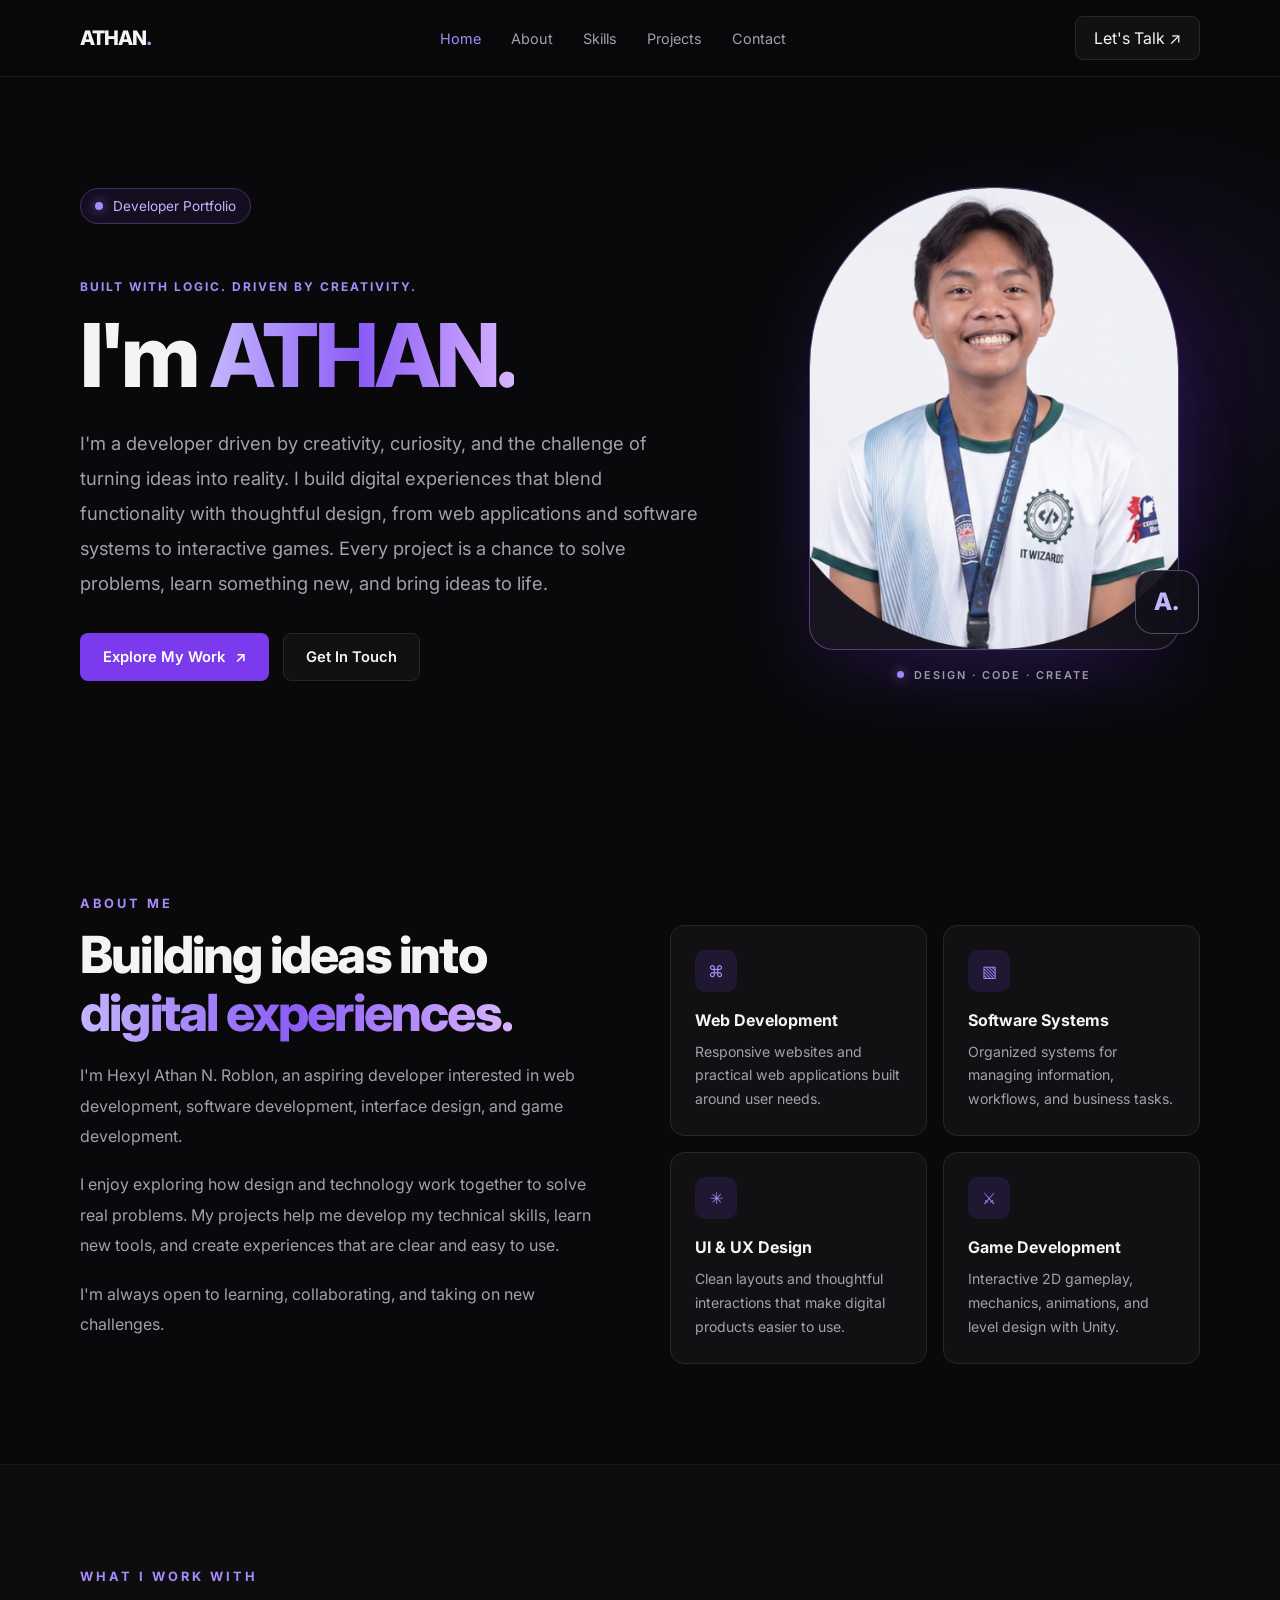
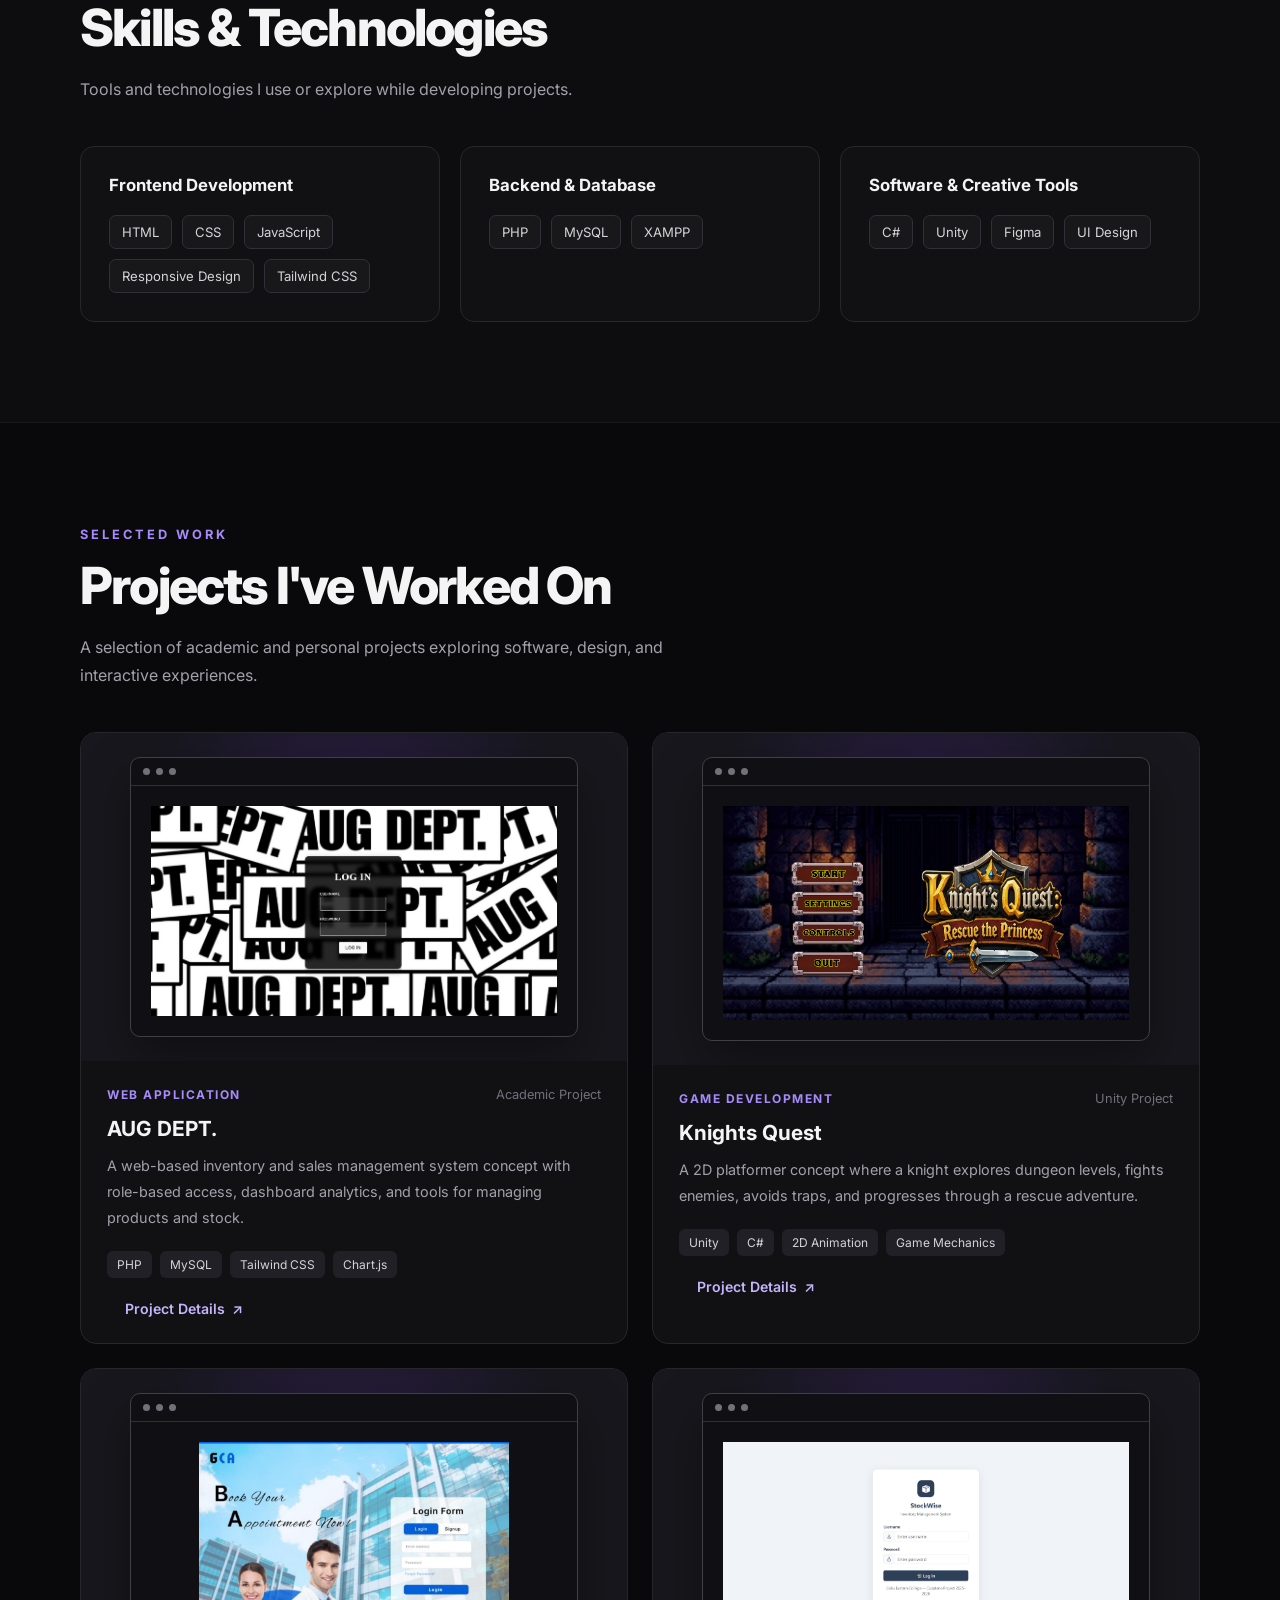
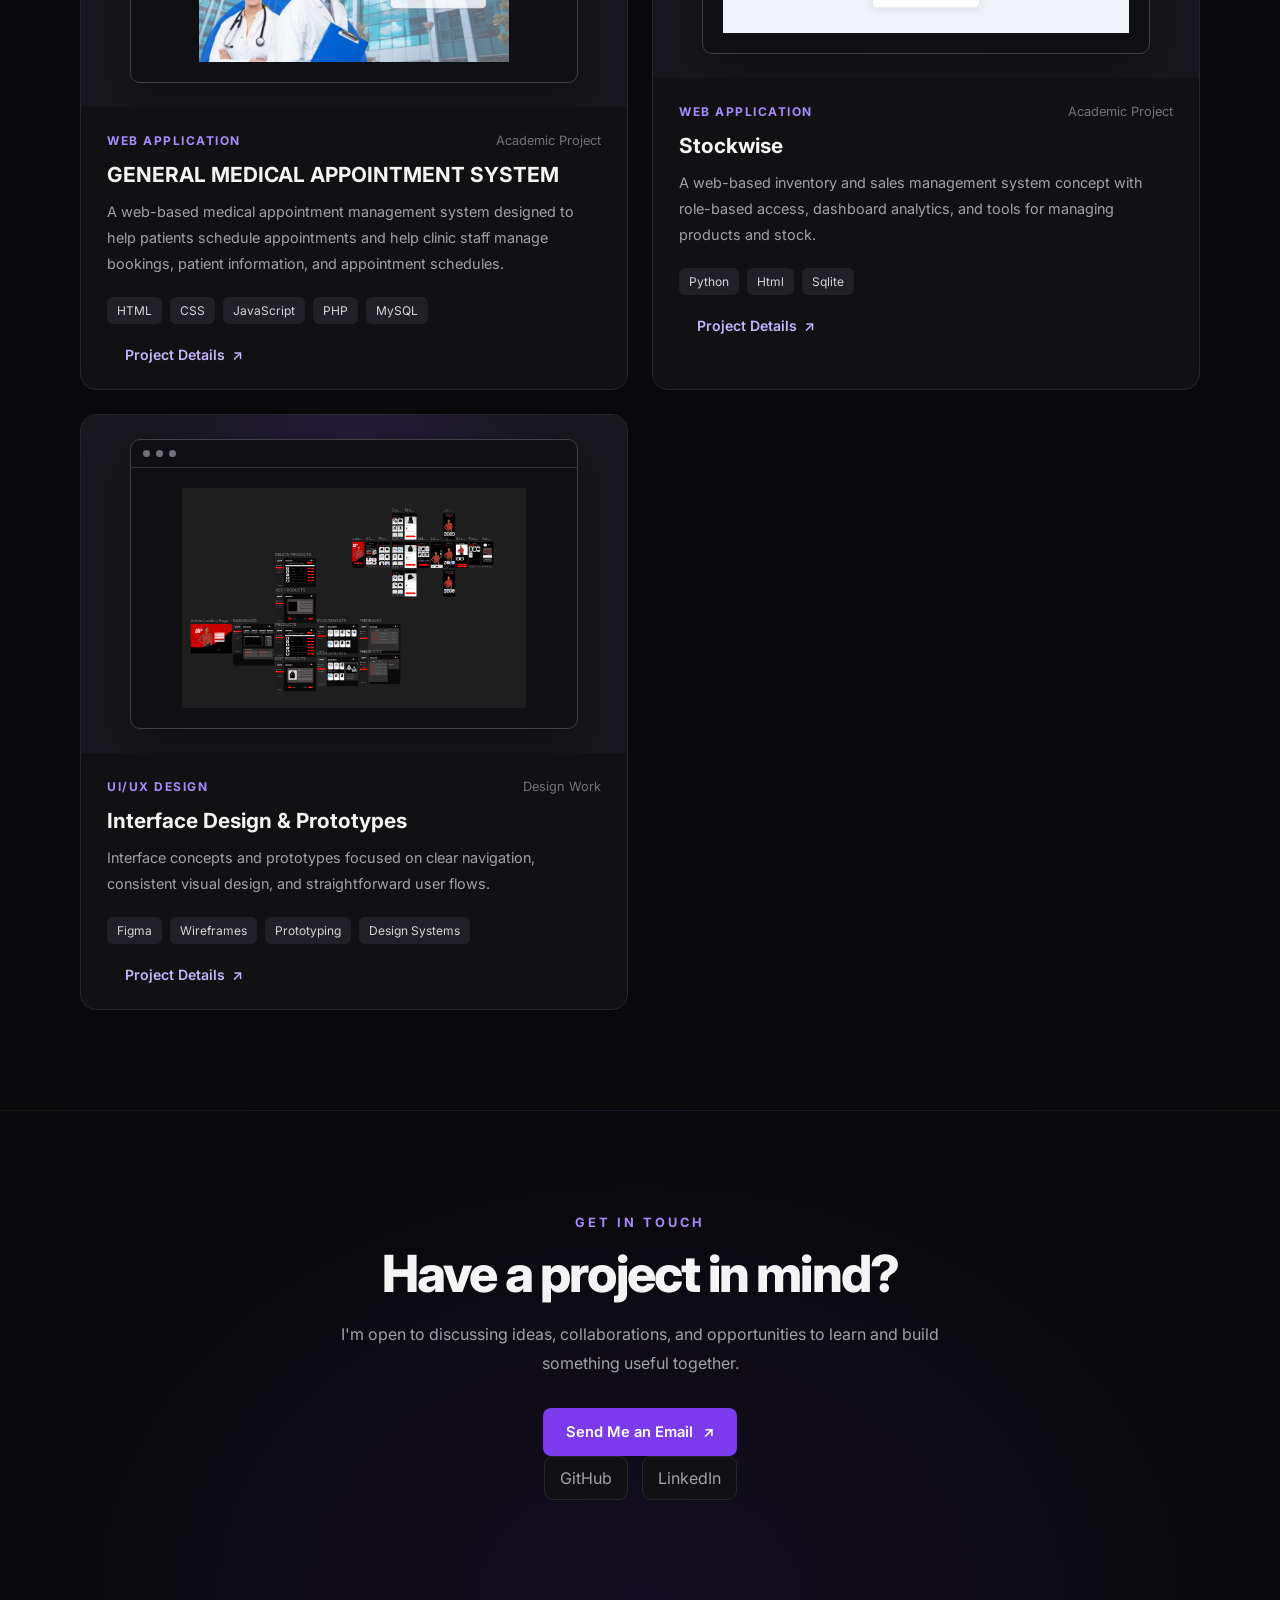
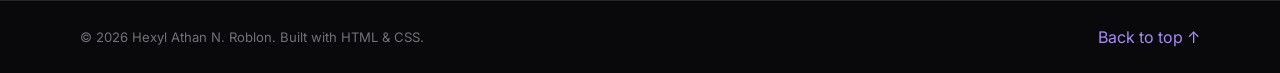
==== commit 632c164d: "Update index.html" ====
--- a/index.html
+++ b/index.html
@@ -304,7 +304,11 @@
           <span class="section-label">Get In Touch</span>
           <h2 class="section-title">Have a project in mind?</h2>
           <p class="section-description">I'm open to discussing ideas, collaborations, and opportunities to learn and build something useful together.</p>
-          <a class="btn btn-primary" href="mailto:">Send Me an Email <span aria-hidden="true">↗</span></a>
+         <a class="btn btn-primary"
+   href="mailto:roblonathan03@gmail.com">
+    Send Me an Email
+    <span aria-hidden="true">↗</span>
+</a>
           
 <div class="social-links" aria-label="Social profiles">
     <a href="https://github.com/ATHAN-R"
